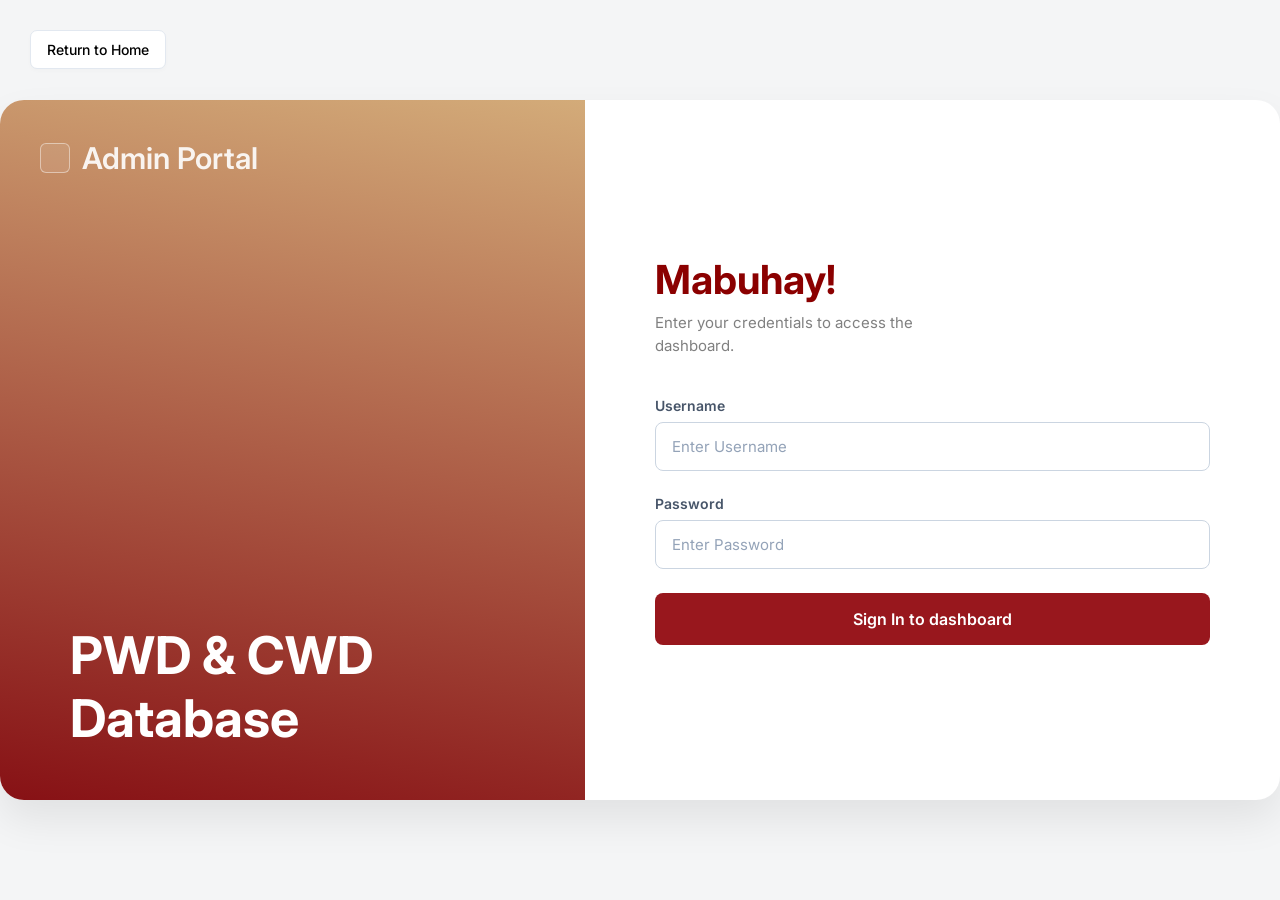
==== login.html @ 8b67ae7a "initial commit" ====
<!DOCTYPE html>
<html lang="en">
<head>
    <meta charset="UTF-8">
    <meta name="viewport" content="width=device-width, initial-scale=1.0">
    <title>Login</title>
    <link href="https://fonts.googleapis.com/css2?family=Inter:wght@400;500;600;700;800&display=swap" rel="stylesheet">
    <link rel="stylesheet" href="css/login.css" />
</head>

<body>
    <button class="return-btn">
        <!-- PALAGAY NALANG ARROW ICON DITO -->
        Return to Home
    </button>

    <div class="card-container">
        
        <div class="left-panel">
            <div class="admin-badge">
                <div class="shield-icon">

                    <!-- PALAGAY SHIELD ICON DITO -->

                </div>
                Admin Portal
            </div>
            <h1>PWD & CWD<br>Database</h1>
        </div>

        <div class="right-panel">
            <h2>Mabuhay!</h2>
            <p class="subtitle">Enter your credentials to access the<br>dashboard.</p>

            <form onsubmit="event.preventDefault();">
                <div class="input-group">
                    <label for="username">Username</label>
                    <div class="input-wrapper">
                        <input type="text" id="username" placeholder="Enter Username">
                    </div>
                </div>

                <div class="input-group">
                    <label for="password">Password</label>
                    <div class="input-wrapper">
                        <input type="password" id="password" placeholder="Enter Password">
                        <span class="eye-icon" onclick="togglePassword()">
                            
                            <!-- PUT EYE ICON -->

                        </span>
                    </div>
                </div>

                <button type="submit" class="submit-btn">
                    Sign In to dashboard 
                    
                    <!-- PUT ARROW POINTING RIGHT ICON -->
                     
                </button>
            </form>
        </div>

    </div>

</body>
</html>
---- css/login.css ----
* {
            box-sizing: border-box;
            margin: 0;
            padding: 0;
            font-family: 'Inter', sans-serif;
        }

        body {
            background-color: #f4f5f6;
            height: 100vh;
            display: flex;
            justify-content: center;
            align-items: center;
            position: relative;
        }

        /* retorn boton */
        .return-btn {
            position: absolute;
            top: 30px;
            left: 30px;
            background: white;
            border: 1px solid #e2e8f0;
            padding: 10px 16px;
            border-radius: 7px;
            color: black;
            font-size: 14px;
            font-weight: 500;
            cursor: pointer;
            display: inside;
            align-items: center;
            gap: 8px;
            box-shadow: 0 2px 4px rgba(0,0,0,0.02);
            transition: all 0.2s ease;
        }

        .return-btn:active {
            transform: scale(.95);
        }

        .return-btn:hover {
            background: #f8fafc;
            color: #334155;
        }

        /* main panel */
        .card-container {
            display: flex;
            width: 1300px;
            height: 700px;
            background: white;
            border-radius: 24px;
            box-shadow: 0 20px 40px rgba(0, 0, 0, 0.08);
            overflow: hidden;
        }

        /* gradient thing */
        .left-panel {
            flex: 1;
            background: linear-gradient(190deg, #d3ab79 0%, #871115 100%);
            padding: 40px;
            display: flex;
            flex-direction: column;
            justify-content: space-between;
            color: white;
        }
        /* text sa tabi ng admin icon */
        .admin-badge {
            display: flex;
            align-items: center;
            gap: 12px;
            font-size: 30px;
            font-weight: 600;
            opacity: 0.9;
        }

        /* border lang ng shield icon lakihan if needed */
        .shield-icon {
            width: 30px;
            height: 30px;
            border: 1px solid rgba(255,255,255,0.5);
            padding: 4px;
            border-radius: 6px;
            display: flex;
            justify-content: center;
            align-items: center;
            background: rgba(255,255,255,0.1);
        }
        /* main text sa left banner */
        .left-panel h1 {
            font-size: 52px;
            font-weight: 700;
            line-height: 1.2;
            margin-bottom: 10px;
            margin-left: 30px;
        }

        /* da right panel */
        .right-panel {
            flex: 1.1;
            padding: 60px 70px;
            display: flex;
            flex-direction: column;
            justify-content: center;
        }
        
        /* mabuhay!!!!!!! */
        .right-panel h2 {
            font-size: 40px;
            color: darkred;
            margin-bottom: 8px;
            font-weight: 700;
        }

        /* ilalim ng mabohy */
        .subtitle {
            color: gray;
            font-size: 15px;
            margin-bottom: 40px;
            line-height: 1.5;
        }

        .input-group {
            margin-bottom: 24px;
        }

        .input-group label {
            display: block;
            color: #475569;
            font-size: 14px;
            font-weight: 600;
            margin-bottom: 8px;
        }

        .input-wrapper {
            position: relative;
            display: flex;
            align-items: center;
        }

        .input-group input {
            width: 100%;
            padding: 14px 16px;
            border: 1px solid #cbd5e1;
            border-radius: 8px;
            font-size: 15px;
            color: #334155;
            outline: none;
            transition: border-color 0.2s ease;
        }

        .input-group input::placeholder {
            color: #94a3b8;
        }

        /* kapag pinindot mo mag iiba outliune */
        .input-group input:focus {
            border-color: #871115;
            box-shadow: 0 0 0 3px rgba(135, 17, 21, 0.1);
        }


        .submit-btn {
            width: 100%;
            background-color: #98171d;
            color: white;
            border: none;
            padding: 16px;
            border-radius: 8px;
            font-size: 16px;
            font-weight: 600;
            cursor: pointer;
            display: flex;
            justify-content: center;
            align-items: center;
            gap: 10px;
            margin-top: 10px;
            transition: background-color 0.2s ease, transform 0.1s ease;
        }

        .submit-btn:hover {
            background-color: #7a1217;
        }

        .submit-btn:active {
            transform: scale(0.95);
        }
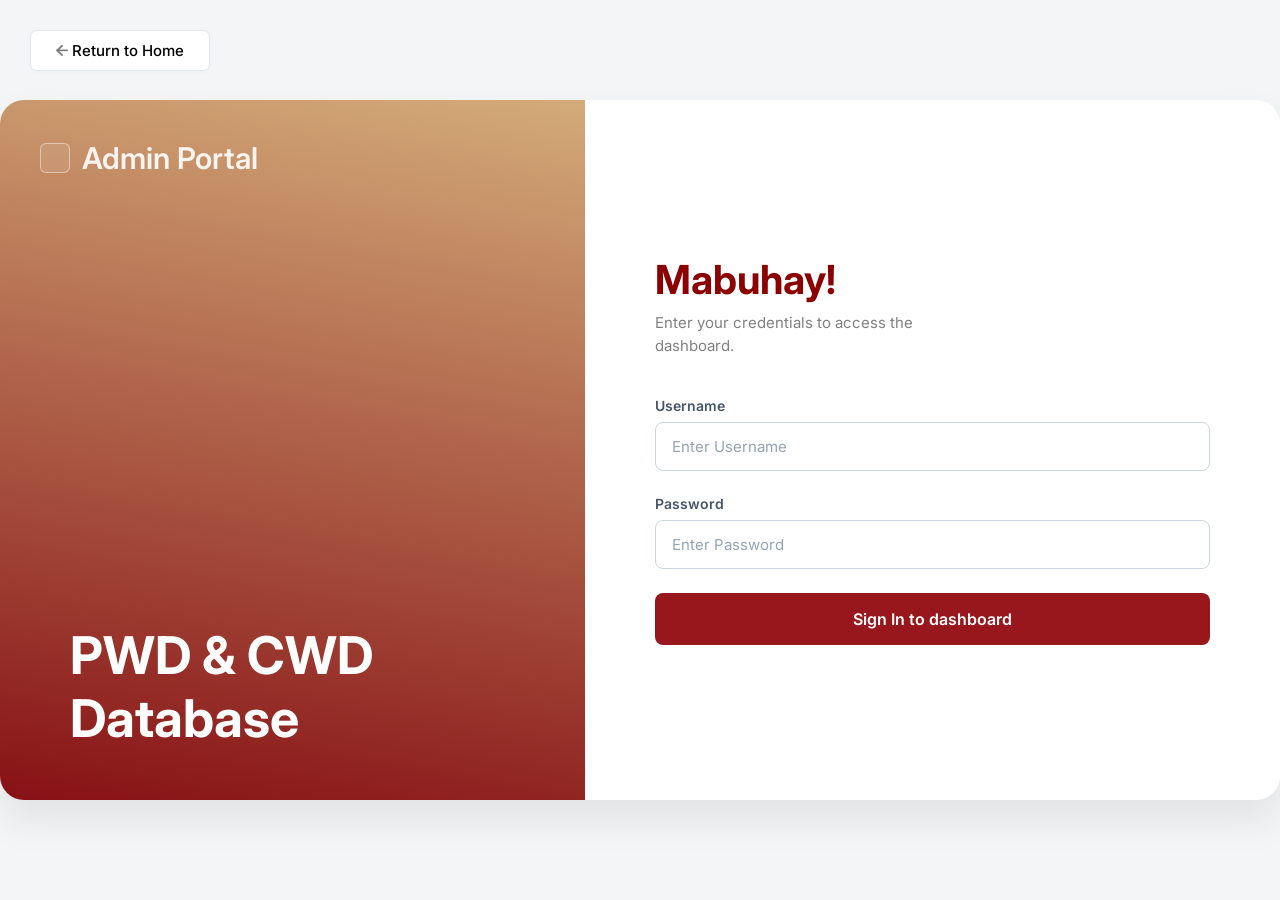
==== commit f9b856f9: "1.1" ====
--- a/login.html
+++ b/login.html
@@ -9,8 +9,8 @@
 </head>
 
 <body>
-    <button class="return-btn">
-        <!-- PALAGAY NALANG ARROW ICON DITO -->
+    <button class="return-btn" onclick="toHome()">
+        <img src="assets/leftarrow1.png" width="12">
         Return to Home
     </button>
 
@@ -52,7 +52,7 @@
                     </div>
                 </div>
 
-                <button type="submit" class="submit-btn">
+                <button type="submit" class="submit-btn" onclick="toDashboard()">
                     Sign In to dashboard 
                     
                     <!-- PUT ARROW POINTING RIGHT ICON -->
@@ -64,4 +64,24 @@
     </div>
 
 </body>
+<script>
+    function togglePassword() {
+        const passwordInput = document.getElementById('password');
+        const eyeIcon = document.querySelector('.eye-icon');
+        if (passwordInput.type === 'password') {
+            passwordInput.type = 'text';
+            // eyeIcon.src = 'assets/eye-open.png'; // Change to open eye icon
+        } else {
+            passwordInput.type = 'password';
+            // eyeIcon.src = 'assets/eye-closed.png'; // Change to closed eye icon
+        }
+    }
+
+    function toDashboard() {
+        window.location.href = "dashboard.html";
+    }
+    function toHome() {
+        window.location.href = "index.html";
+    }
+</script>
 </html>
--- a/css/login.css
+++ b/css/login.css
@@ -21,15 +21,15 @@
             left: 30px;
             background: white;
             border: 1px solid #e2e8f0;
-            padding: 10px 16px;
+            padding: 10px 25px;
             border-radius: 7px;
             color: black;
-            font-size: 14px;
+            font-size: 15px;
             font-weight: 500;
             cursor: pointer;
-            display: inside;
+            display: inline;
             align-items: center;
-            gap: 8px;
+            row-gap: 12px;
             box-shadow: 0 2px 4px rgba(0,0,0,0.02);
             transition: all 0.2s ease;
         }
